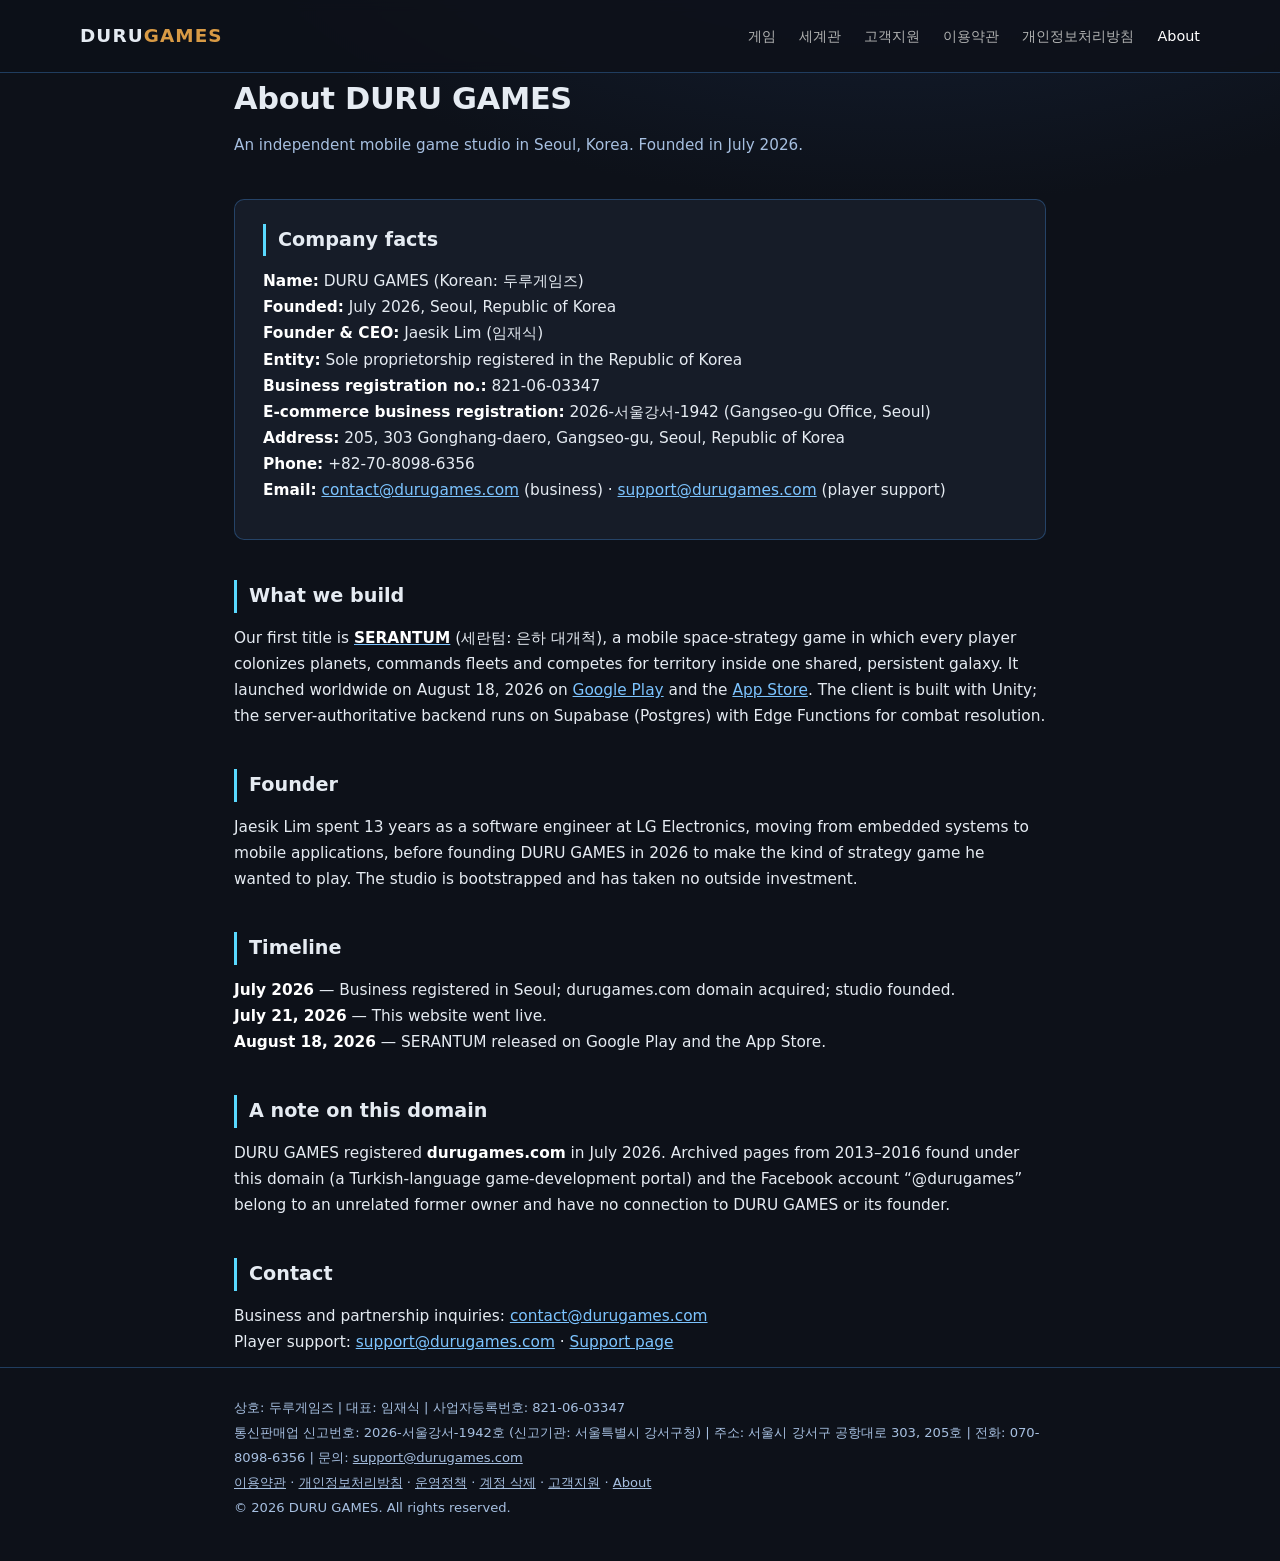
==== about/index.html @ cf07d148 "feat(about): 영문 회사소개 /about + Organization JSON-LD + sitemap/robots — 설립 2026-07·전 도메인 소유자 무관 명시, 전 " ====
<!DOCTYPE html>
<html lang="en">
<head>
<meta charset="utf-8">
<meta name="viewport" content="width=device-width, initial-scale=1">
<title>About | DURU GAMES</title>
<meta name="description" content="DURU GAMES (두루게임즈) is an independent mobile game studio founded in July 2026 in Seoul, Korea. Maker of SERANTUM, a space-strategy game set in one shared galaxy.">
<link rel="canonical" href="https://durugames.com/about/">
<link rel="stylesheet" href="/style.css?v=20260812">
<script type="application/ld+json">
{
  "@context": "https://schema.org",
  "@type": "Organization",
  "name": "DURU GAMES",
  "alternateName": "두루게임즈",
  "url": "https://durugames.com/",
  "logo": "https://durugames.com/assets/serantum-icon.png",
  "foundingDate": "2026-07",
  "foundingLocation": { "@type": "Place", "name": "Seoul, Republic of Korea" },
  "founder": { "@type": "Person", "name": "Jaesik Lim", "alternateName": "임재식" },
  "legalName": "두루게임즈",
  "taxID": "821-06-03347",
  "address": {
    "@type": "PostalAddress",
    "streetAddress": "205, 303 Gonghang-daero",
    "addressLocality": "Gangseo-gu",
    "addressRegion": "Seoul",
    "addressCountry": "KR"
  },
  "contactPoint": [
    { "@type": "ContactPoint", "contactType": "business inquiries", "email": "contact@durugames.com", "telephone": "+82-70-8098-6356" },
    { "@type": "ContactPoint", "contactType": "customer support", "email": "support@durugames.com" }
  ],
  "sameAs": [
    "https://play.google.com/store/apps/details?id=com.durugames.astradominion",
    "https://apps.apple.com/kr/app/id6794236876",
    "https://github.com/durugames"
  ]
}
</script>
</head>
<body>
<header>
  <div class="wrap">
    <a class="logo" href="/">DURU<span>GAMES</span></a>
    <nav aria-label="주요 메뉴">
      <a href="/serantum/">게임</a>
      <a href="/serantum/world/">세계관</a>
      <a href="/support/">고객지원</a>
      <a href="/terms/">이용약관</a>
      <a href="/privacy/">개인정보처리방침</a>
      <a href="/about/" aria-current="page">About</a>
    </nav>
  </div>
</header>

<main class="wrap">
  <h1>About DURU GAMES</h1>
  <p class="sub">An independent mobile game studio in Seoul, Korea. Founded in July 2026.</p>

  <div class="card">
    <h2>Company facts</h2>
    <p><strong>Name:</strong> DURU GAMES (Korean: 두루게임즈)<br>
    <strong>Founded:</strong> July 2026, Seoul, Republic of Korea<br>
    <strong>Founder &amp; CEO:</strong> Jaesik Lim (임재식)<br>
    <strong>Entity:</strong> Sole proprietorship registered in the Republic of Korea<br>
    <strong>Business registration no.:</strong> 821-06-03347<br>
    <strong>E-commerce business registration:</strong> 2026-서울강서-1942 (Gangseo-gu Office, Seoul)<br>
    <strong>Address:</strong> 205, 303 Gonghang-daero, Gangseo-gu, Seoul, Republic of Korea<br>
    <strong>Phone:</strong> +82-70-8098-6356<br>
    <strong>Email:</strong> <a href="mailto:contact@durugames.com">contact@durugames.com</a> (business) ·
    <a href="mailto:support@durugames.com">support@durugames.com</a> (player support)</p>
  </div>

  <h2>What we build</h2>
  <p>Our first title is <a href="/serantum/"><strong>SERANTUM</strong></a> (세란텀: 은하 대개척), a mobile
  space-strategy game in which every player colonizes planets, commands fleets and competes for territory
  inside one shared, persistent galaxy. It launched worldwide on August 18, 2026 on
  <a href="https://play.google.com/store/apps/details?id=com.durugames.astradominion">Google Play</a> and the
  <a href="https://apps.apple.com/kr/app/id6794236876">App Store</a>. The client is built with Unity; the
  server-authoritative backend runs on Supabase (Postgres) with Edge Functions for combat resolution.</p>

  <h2>Founder</h2>
  <p>Jaesik Lim spent 13 years as a software engineer at LG Electronics, moving from embedded systems to
  mobile applications, before founding DURU GAMES in 2026 to make the kind of strategy game he wanted to
  play. The studio is bootstrapped and has taken no outside investment.</p>

  <h2>Timeline</h2>
  <p><strong>July 2026</strong> — Business registered in Seoul; durugames.com domain acquired; studio founded.<br>
  <strong>July 21, 2026</strong> — This website went live.<br>
  <strong>August 18, 2026</strong> — SERANTUM released on Google Play and the App Store.</p>

  <h2>A note on this domain</h2>
  <p>DURU GAMES registered <strong>durugames.com</strong> in July 2026. Archived pages from 2013–2016 found
  under this domain (a Turkish-language game-development portal) and the Facebook account “@durugames”
  belong to an unrelated former owner and have no connection to DURU GAMES or its founder.</p>

  <h2>Contact</h2>
  <p>Business and partnership inquiries: <a href="mailto:contact@durugames.com">contact@durugames.com</a><br>
  Player support: <a href="mailto:support@durugames.com">support@durugames.com</a> · <a href="/support/">Support page</a></p>
</main>

<footer>
  <div class="wrap">
    상호: 두루게임즈 | 대표: 임재식 |
    사업자등록번호: 821-06-03347<br>
    통신판매업 신고번호: 2026-서울강서-1942호 (신고기관: 서울특별시 강서구청) |
    주소: 서울시 강서구 공항대로 303, 205호 | 전화: 070-8098-6356 |
    문의: <a href="mailto:support@durugames.com">support@durugames.com</a><br>
    <a href="/terms/">이용약관</a> · <a href="/privacy/">개인정보처리방침</a> · <a href="/operation/">운영정책</a> ·
    <a href="/delete/">계정 삭제</a> · <a href="/support/">고객지원</a> · <a href="/about/">About</a><br>
    © 2026 DURU GAMES. All rights reserved.
  </div>
</footer>
</body>
</html>
---- style.css ----
:root {
  --bg: #0d1119;
  --bg-grad: radial-gradient(1200px 600px at 70% -10%, #16233a 0%, #0d1119 60%);
  --panel: #161c28;
  --panel-border: rgba(56, 115, 179, 0.45);
  --text: #e5ebf2;
  --muted: #a6bfe0;
  --accent: #59d9ff;
  --link: #7cc4ff;
  --brand: #d89a45; /* 세란텀 페이지 --ser-mark와 동일 — 헤더 브랜드 색 */
}

* { margin: 0; padding: 0; box-sizing: border-box; }

body {
  font-family: "Pretendard Variable", Pretendard, -apple-system, BlinkMacSystemFont,
    "Apple SD Gothic Neo", "Malgun Gothic", system-ui, sans-serif;
  background: var(--bg) var(--bg-grad) no-repeat;
  color: var(--text);
  line-height: 1.7;
  min-height: 100vh;
}

.wrap { max-width: 860px; margin: 0 auto; padding: 0 24px; }

header {
  border-bottom: 1px solid var(--panel-border);
  background: rgba(13, 17, 25, 0.85);
  backdrop-filter: blur(6px);
  position: sticky; top: 0; z-index: 10;
}
header .wrap {
  display: flex; align-items: center; justify-content: space-between;
  height: 72px;
  width: min(100% - 48px, 1120px); max-width: none; padding: 0;
}
.logo {
  font-weight: 800; font-size: 1.15rem; letter-spacing: 0.06em;
  color: var(--text); text-decoration: none;
}
.logo span { color: var(--brand); }
nav a {
  color: rgba(240, 240, 235, 0.72); text-decoration: none; font-size: 0.9rem;
  margin-left: 18px;
}
nav a:hover { color: var(--brand); }
nav a[aria-current="page"] { color: #fff; }

main { padding: 56px 0 80px; }

h1 { font-size: 1.9rem; margin-bottom: 8px; letter-spacing: -0.01em; }
.sub { color: var(--muted); margin-bottom: 40px; font-size: 0.95rem; }

h2 {
  font-size: 1.2rem; margin: 40px 0 12px;
  padding-left: 12px; border-left: 3px solid var(--accent);
}
h3 { font-size: 1.02rem; margin: 24px 0 8px; color: var(--accent); }
p, li { color: var(--text); font-size: 0.96rem; }
main p { margin-bottom: 12px; }
ul, ol { padding-left: 22px; margin-bottom: 12px; }
li { margin-bottom: 4px; }
a { color: var(--link); }
strong { color: #fff; }

.card {
  background: var(--panel); border: 1px solid var(--panel-border);
  border-radius: 10px; padding: 24px 28px; margin-bottom: 20px;
}
.card h2 { margin-top: 0; }

table {
  width: 100%; border-collapse: collapse; margin: 12px 0 20px;
  font-size: 0.9rem;
}
th, td {
  border: 1px solid rgba(56, 115, 179, 0.3);
  padding: 8px 12px; text-align: left; vertical-align: top;
}
th { background: rgba(56, 115, 179, 0.15); color: var(--muted); white-space: nowrap; }

.notice {
  border: 1px solid rgba(89, 217, 255, 0.4);
  background: rgba(89, 217, 255, 0.07);
  border-radius: 8px; padding: 14px 18px; margin: 16px 0;
  font-size: 0.92rem;
}

.btn {
  display: inline-block; background: #26527f; color: #fff;
  padding: 12px 26px; border-radius: 8px; text-decoration: none;
  border: 0; cursor: pointer; font: inherit; font-weight: 600; margin: 8px 0;
}
.btn:hover { background: #2f649b; }

.form-help, .support-note { color: var(--muted); font-size: 0.85rem; }
.support-note { margin-top: 18px; }

.deletion-dialog {
  width: min(720px, calc(100% - 40px)); max-width: none; max-height: 90dvh;
  margin: auto; padding: 0; border: 1px solid var(--panel-border); border-radius: 14px;
  background: var(--panel); color: var(--text); box-shadow: 0 24px 80px rgba(0, 0, 0, 0.65);
  overflow: hidden; color-scheme: dark;
}
.deletion-dialog::backdrop { background: rgba(4, 8, 14, 0.78); backdrop-filter: blur(4px); }
.dialog-shell { display: flex; flex-direction: column; max-height: 90dvh; }
.dialog-header {
  display: flex; align-items: flex-start; justify-content: space-between; gap: 20px;
  padding: 20px 24px 18px; border-bottom: 1px solid var(--panel-border);
  background: #131a26; flex: 0 0 auto;
}
.dialog-header span { color: var(--accent); font-size: 0.75rem; font-weight: 700; }
.dialog-header h2 { margin: 2px 0 0; padding: 0; border: 0; font-size: 1.35rem; }
.dialog-close {
  width: 42px; height: 42px; border: 1px solid var(--panel-border); border-radius: 50%;
  background: transparent; color: var(--text); cursor: pointer; font: 300 1.7rem/1 sans-serif;
  flex: 0 0 auto;
}
.dialog-close:hover { color: var(--accent); border-color: var(--accent); }
.dialog-body { padding: 22px 24px 26px; overflow-y: auto; overscroll-behavior: contain; }
.dialog-intro { color: var(--muted); font-size: 0.9rem; }

.request-form { margin-top: 20px; }
.form-grid {
  display: grid; grid-template-columns: repeat(2, minmax(0, 1fr)); gap: 16px 20px;
}
.field { display: flex; flex-direction: column; gap: 6px; }
.field.full { grid-column: 1 / -1; }
.field label, .check-field { font-size: 0.9rem; font-weight: 600; color: var(--text); }
.field small { color: var(--muted); font-size: 0.78rem; }
.field input, .field select, .field textarea {
  width: 100%; border: 1px solid var(--panel-border); border-radius: 7px;
  background: #0d1420; color: var(--text); padding: 10px 12px;
  font: inherit; line-height: 1.45;
}
.field textarea { min-height: 100px; resize: vertical; }
.field input:focus, .field select:focus, .field textarea:focus {
  outline: 2px solid rgba(89, 217, 255, 0.35); border-color: var(--accent);
}
.check-field {
  display: flex; gap: 10px; align-items: flex-start; margin-top: 18px; font-weight: 400;
}
.check-field input { margin-top: 6px; flex: 0 0 auto; }
.form-actions { display: flex; align-items: center; gap: 14px; margin-top: 18px; flex-wrap: wrap; }
.form-actions .btn:disabled { cursor: wait; opacity: 0.6; }
.form-status { min-height: 1.5em; color: var(--muted); font-size: 0.9rem; }
.form-status.ok { color: #7ee3a1; }
.form-status.error { color: #ff9393; }

.hero { text-align: center; padding: 40px 0 24px; }
.hero h1 { font-size: 2.4rem; }
.hero p { color: var(--muted); font-size: 1.05rem; }

.game-card {
  display: flex; gap: 24px; align-items: center;
  background: var(--panel); border: 1px solid var(--panel-border);
  border-radius: 12px; padding: 28px; margin: 32px 0;
}
.game-card .thumb {
  width: 120px; height: 120px; border-radius: 16px; flex-shrink: 0;
  background: linear-gradient(135deg, #1b3a5c, #0e1a2b);
  border: 1px solid var(--panel-border);
  display: flex; align-items: center; justify-content: center;
  font-size: 2.4rem;
}
.game-card h2 { border: none; padding: 0; margin: 0 0 6px; }
.game-card p { color: var(--muted); font-size: 0.92rem; margin: 0; }

footer {
  border-top: 1px solid var(--panel-border);
  padding: 28px 0 40px; color: var(--muted); font-size: 0.82rem;
}
footer .wrap { line-height: 1.9; }
footer a { color: var(--muted); }

.placeholder { color: #e8b34b; }

@media (max-width: 600px) {
  nav a { margin-left: 12px; font-size: 0.82rem; }
  nav a:nth-child(n + 3) { display: none; } /* 세란텀 페이지와 동일 규칙 — 모바일은 앞 2개만 */
  .game-card { flex-direction: column; text-align: center; }
  .form-grid { grid-template-columns: 1fr; }
  .field.full { grid-column: auto; }
  .deletion-dialog { width: calc(100% - 16px); max-height: calc(100dvh - 16px); border-radius: 12px; }
  .dialog-shell { max-height: calc(100dvh - 16px); }
  .dialog-header { padding: 15px 16px 14px; }
  .dialog-header h2 { font-size: 1.15rem; }
  .dialog-close { width: 40px; height: 40px; }
  .dialog-body { padding: 16px 16px 20px; }
  .request-form { margin-top: 16px; }
  .form-grid { gap: 14px; }
  .form-actions { align-items: stretch; }
  .form-actions .btn, .form-status { width: 100%; }
  .delete-page .card > .btn { width: 100%; text-align: center; }
  h1 { font-size: 1.5rem; }
  .hero h1 { font-size: 1.9rem; }
}
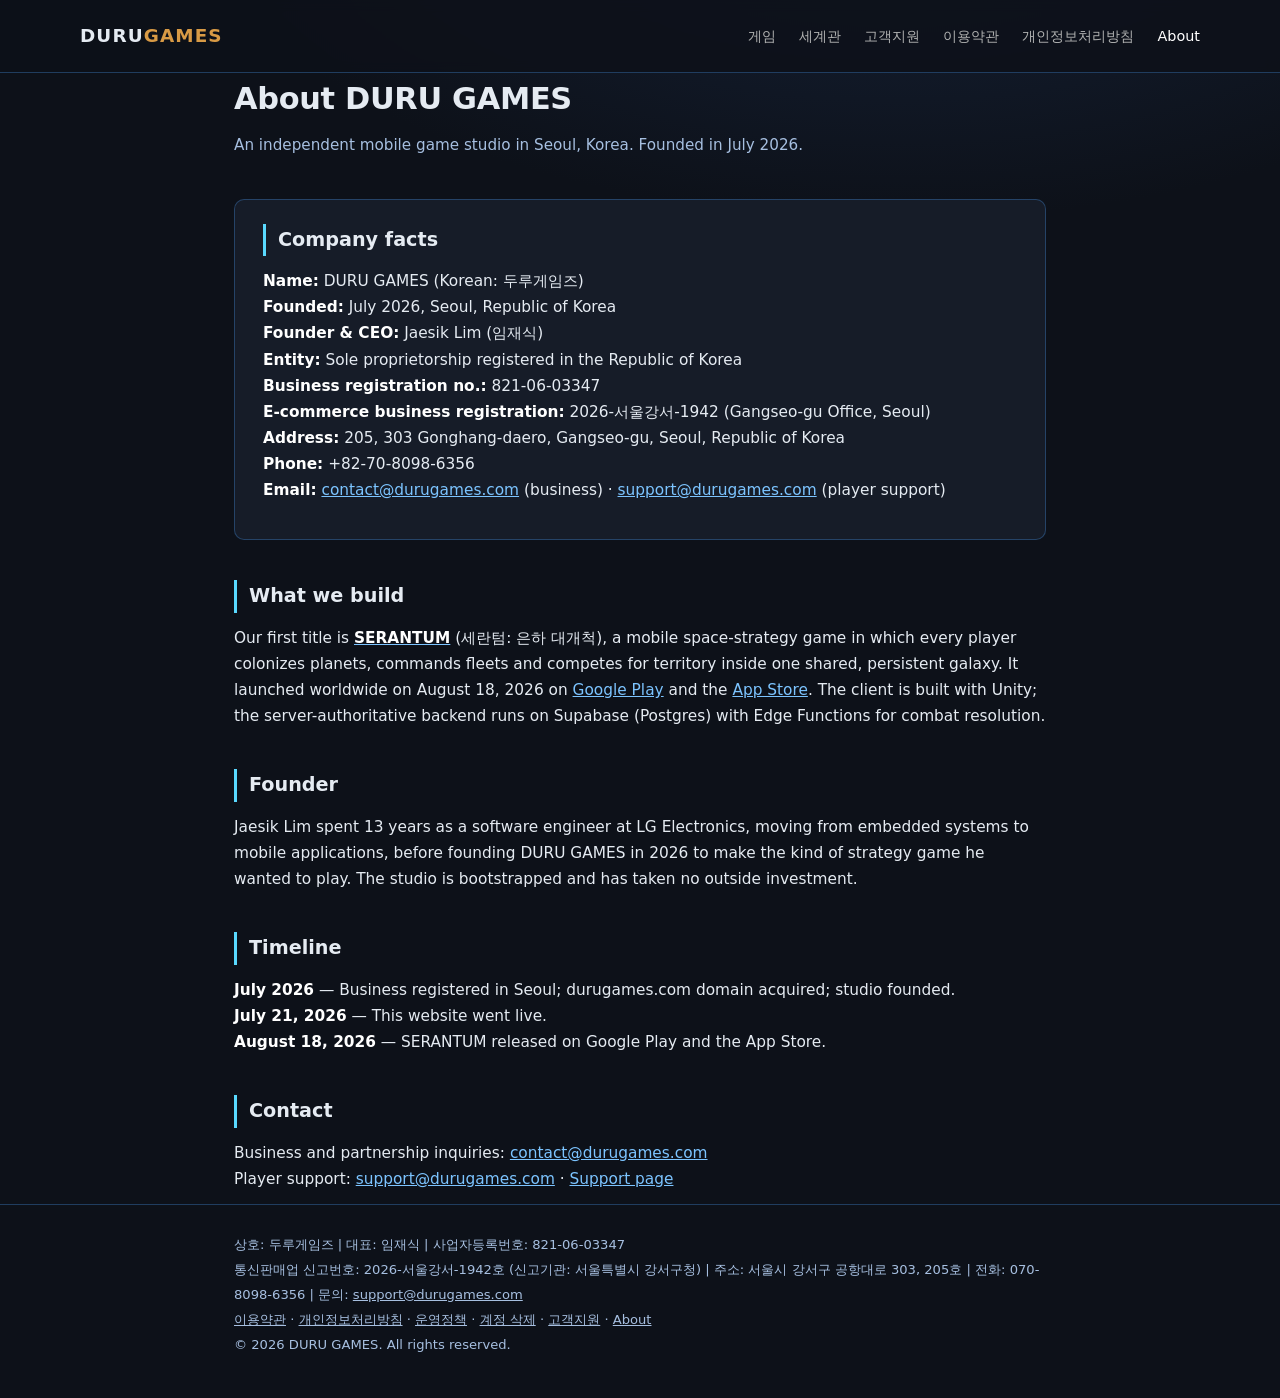
==== commit 2fbfdfa2: "chore(about): 도메인 전 소유자 안내 절 제거 (유저 지시) Co-Authored-By: Claude Fable 5.1 <noreply@anthropic.com>" ====
--- a/about/index.html
+++ b/about/index.html
@@ -90,11 +90,6 @@
   <strong>July 21, 2026</strong> — This website went live.<br>
   <strong>August 18, 2026</strong> — SERANTUM released on Google Play and the App Store.</p>
 
-  <h2>A note on this domain</h2>
-  <p>DURU GAMES registered <strong>durugames.com</strong> in July 2026. Archived pages from 2013–2016 found
-  under this domain (a Turkish-language game-development portal) and the Facebook account “@durugames”
-  belong to an unrelated former owner and have no connection to DURU GAMES or its founder.</p>
-
   <h2>Contact</h2>
   <p>Business and partnership inquiries: <a href="mailto:contact@durugames.com">contact@durugames.com</a><br>
   Player support: <a href="mailto:support@durugames.com">support@durugames.com</a> · <a href="/support/">Support page</a></p>
